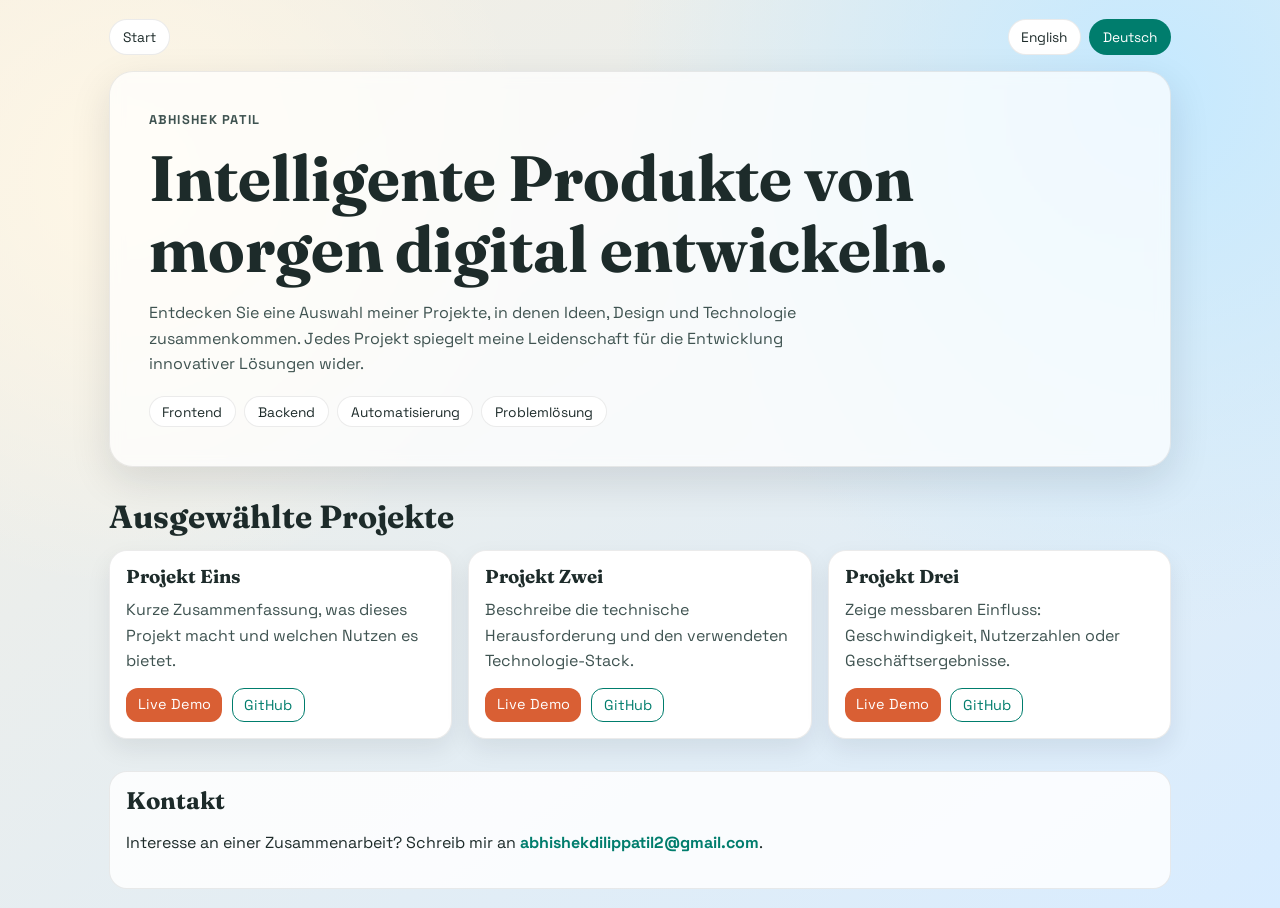
==== de/index.html @ 3e40e5a5 "Add multilingual support with English and German versions of index.html, update README, and include " ====
<!DOCTYPE html>
<html lang="de">
<head>
	<meta charset="UTF-8">
	<meta name="viewport" content="width=device-width, initial-scale=1.0">
	<title>Projekte | Abhishek Patil</title>
	<link rel="preconnect" href="https://fonts.googleapis.com">
	<link rel="preconnect" href="https://fonts.gstatic.com" crossorigin>
	<link href="https://fonts.googleapis.com/css2?family=Fraunces:opsz,wght@9..144,500;9..144,700&family=Space+Grotesk:wght@400;500;700&display=swap" rel="stylesheet">
	<link rel="stylesheet" href="../style.css">
</head>
<body>
	<div class="site-shell">
		<header class="topbar">
			<a href="../index.html" class="pill">Start</a>
			<nav class="language-switch" aria-label="Sprachwechsel">
				<a class="pill" href="../en/index.html" lang="en">English</a>
				<a class="pill active" href="../de/index.html" lang="de">Deutsch</a>
			</nav>
		</header>

		<section class="hero">
			<p class="eyebrow">Abhishek Patil</p>
			<h1>Intelligente Produkte von morgen digital entwickeln.</h1>
			<p>Entdecken Sie eine Auswahl meiner Projekte, in denen Ideen, Design und Technologie zusammenkommen. Jedes Projekt spiegelt meine Leidenschaft für die Entwicklung innovativer Lösungen wider.</p>
			<ul class="tag-list" aria-label="Fähigkeiten">
				<li>Frontend</li>
				<li>Backend</li>
				<li>Automatisierung</li>
				<li>Problemlösung</li>
			</ul>
		</section>

		<h2 class="section-title">Ausgewählte Projekte</h2>
		<section class="projects-grid" aria-label="Projektliste">
			<article class="project-card">
				<h3>Projekt Eins</h3>
				<p>Kurze Zusammenfassung, was dieses Projekt macht und welchen Nutzen es bietet.</p>
				<div class="project-links">
					<a class="button-link" href="#">Live Demo</a>
					<a class="button-link secondary" href="#">GitHub</a>
				</div>
			</article>

			<article class="project-card">
				<h3>Projekt Zwei</h3>
				<p>Beschreibe die technische Herausforderung und den verwendeten Technologie-Stack.</p>
				<div class="project-links">
					<a class="button-link" href="#">Live Demo</a>
					<a class="button-link secondary" href="#">GitHub</a>
				</div>
			</article>

			<article class="project-card">
				<h3>Projekt Drei</h3>
				<p>Zeige messbaren Einfluss: Geschwindigkeit, Nutzerzahlen oder Geschäftsergebnisse.</p>
				<div class="project-links">
					<a class="button-link" href="#">Live Demo</a>
					<a class="button-link secondary" href="#">GitHub</a>
				</div>
			</article>
		</section>

		<section class="contact">
			<h2>Kontakt</h2>
			<p>Interesse an einer Zusammenarbeit? Schreib mir an <a href="mailto:abhishekdilippatil2@gmail.com">abhishekdilippatil2@gmail.com</a>.</p>
		</section>
	</div>
</body>
</html>
---- style.css ----
:root {
	--bg-1: #f5efe2;
	--bg-2: #d8ecff;
	--ink: #1d2b2a;
	--ink-soft: #3f5351;
	--accent: #d95f34;
	--accent-2: #007d6d;
	--card: rgba(255, 255, 255, 0.72);
	--card-stroke: rgba(0, 0, 0, 0.08);
	--radius: 18px;
	--shadow: 0 14px 40px rgba(17, 24, 39, 0.12);
}

* {
	box-sizing: border-box;
}

html,
body {
	margin: 0;
	padding: 0;
}

body {
	min-height: 100vh;
	color: var(--ink);
	font-family: "Space Grotesk", "Segoe UI", sans-serif;
	background: radial-gradient(circle at 10% 20%, #fff7e6 0%, transparent 30%),
		radial-gradient(circle at 90% 10%, #c5e9ff 0%, transparent 38%),
		linear-gradient(145deg, var(--bg-1), var(--bg-2));
}

h1,
h2,
h3 {
	font-family: "Fraunces", "Georgia", serif;
	margin: 0;
	line-height: 1.1;
}

p {
	line-height: 1.6;
}

a {
	color: inherit;
	text-decoration: none;
}

.eyebrow {
	letter-spacing: 0.1em;
	font-size: 0.8rem;
	text-transform: uppercase;
	font-weight: 700;
	color: var(--accent-2);
	margin: 0 0 0.8rem;
}

.home-page {
	display: grid;
	place-items: center;
	padding: 2rem;
}

.language-hub {
	width: min(900px, 100%);
	background: var(--card);
	border: 1px solid var(--card-stroke);
	border-radius: calc(var(--radius) + 4px);
	box-shadow: var(--shadow);
	backdrop-filter: blur(7px);
	padding: clamp(1.4rem, 4vw, 3rem);
	animation: rise 700ms ease both;
}

.language-hub h1 {
	font-size: clamp(2rem, 5vw, 3.5rem);
}

.lead {
	max-width: 60ch;
	color: var(--ink-soft);
}

.language-grid {
	margin-top: 2rem;
	display: grid;
	grid-template-columns: repeat(auto-fit, minmax(220px, 1fr));
	gap: 1rem;
}

.lang-card {
	background: #ffffff;
	border: 1px solid var(--card-stroke);
	border-radius: var(--radius);
	padding: 1.2rem;
	transition: transform 180ms ease, box-shadow 180ms ease;
}

.lang-card:hover,
.lang-card:focus-visible {
	transform: translateY(-3px);
	box-shadow: 0 10px 24px rgba(17, 24, 39, 0.16);
}

.site-shell {
	width: min(1100px, 100%);
	margin: 0 auto;
	padding: 1.2rem;
}

.topbar {
	display: flex;
	justify-content: space-between;
	align-items: center;
	gap: 1rem;
	margin-bottom: 1rem;
}

.language-switch {
	display: flex;
	gap: 0.5rem;
}

.pill {
	font-size: 0.86rem;
	padding: 0.48rem 0.8rem;
	border-radius: 999px;
	border: 1px solid var(--card-stroke);
	background: #fff;
}

.pill.active {
	background: var(--accent-2);
	color: #fff;
	border-color: transparent;
}

.hero {
	background: var(--card);
	border: 1px solid var(--card-stroke);
	border-radius: calc(var(--radius) + 6px);
	padding: clamp(1.2rem, 3vw, 2.4rem);
	box-shadow: var(--shadow);
	backdrop-filter: blur(7px);
	animation: rise 650ms ease both;
}

.hero h1 {
	font-size: clamp(2rem, 6vw, 4rem);
}

.hero p {
	max-width: 68ch;
	color: var(--ink-soft);
}

.tag-list {
	display: flex;
	flex-wrap: wrap;
	gap: 0.5rem;
	margin: 1.2rem 0 0;
	padding: 0;
	list-style: none;
}

.tag-list li {
	background: rgba(255, 255, 255, 0.88);
	border: 1px solid var(--card-stroke);
	border-radius: 999px;
	padding: 0.36rem 0.8rem;
	font-size: 0.86rem;
}

.section-title {
	margin: 2rem 0 1rem;
	font-size: clamp(1.4rem, 3.2vw, 2rem);
}

.projects-grid {
	display: grid;
	grid-template-columns: repeat(auto-fill, minmax(260px, 1fr));
	gap: 1rem;
}

.project-card {
	background: #fff;
	border-radius: var(--radius);
	border: 1px solid var(--card-stroke);
	padding: 1rem;
	box-shadow: 0 10px 24px rgba(17, 24, 39, 0.08);
	animation: rise 500ms ease both;
}

.project-card p {
	margin: 0.6rem 0 0.9rem;
	color: var(--ink-soft);
}

.project-links {
	display: flex;
	gap: 0.6rem;
}

.button-link {
	background: var(--accent);
	color: #fff;
	border-radius: 12px;
	padding: 0.42rem 0.72rem;
	font-size: 0.9rem;
}

.button-link.secondary {
	background: transparent;
	color: var(--accent-2);
	border: 1px solid var(--accent-2);
}

.contact {
	margin-top: 2rem;
	background: rgba(255, 255, 255, 0.84);
	border: 1px solid var(--card-stroke);
	border-radius: var(--radius);
	padding: 1rem;
}

.contact a {
	color: var(--accent-2);
	font-weight: 700;
}

@keyframes rise {
	from {
		transform: translateY(14px);
		opacity: 0;
	}
	to {
		transform: translateY(0);
		opacity: 1;
	}
}

@media (max-width: 680px) {
	.topbar {
		flex-direction: column;
		align-items: flex-start;
	}

	.site-shell {
		padding: 0.9rem;
	}
}
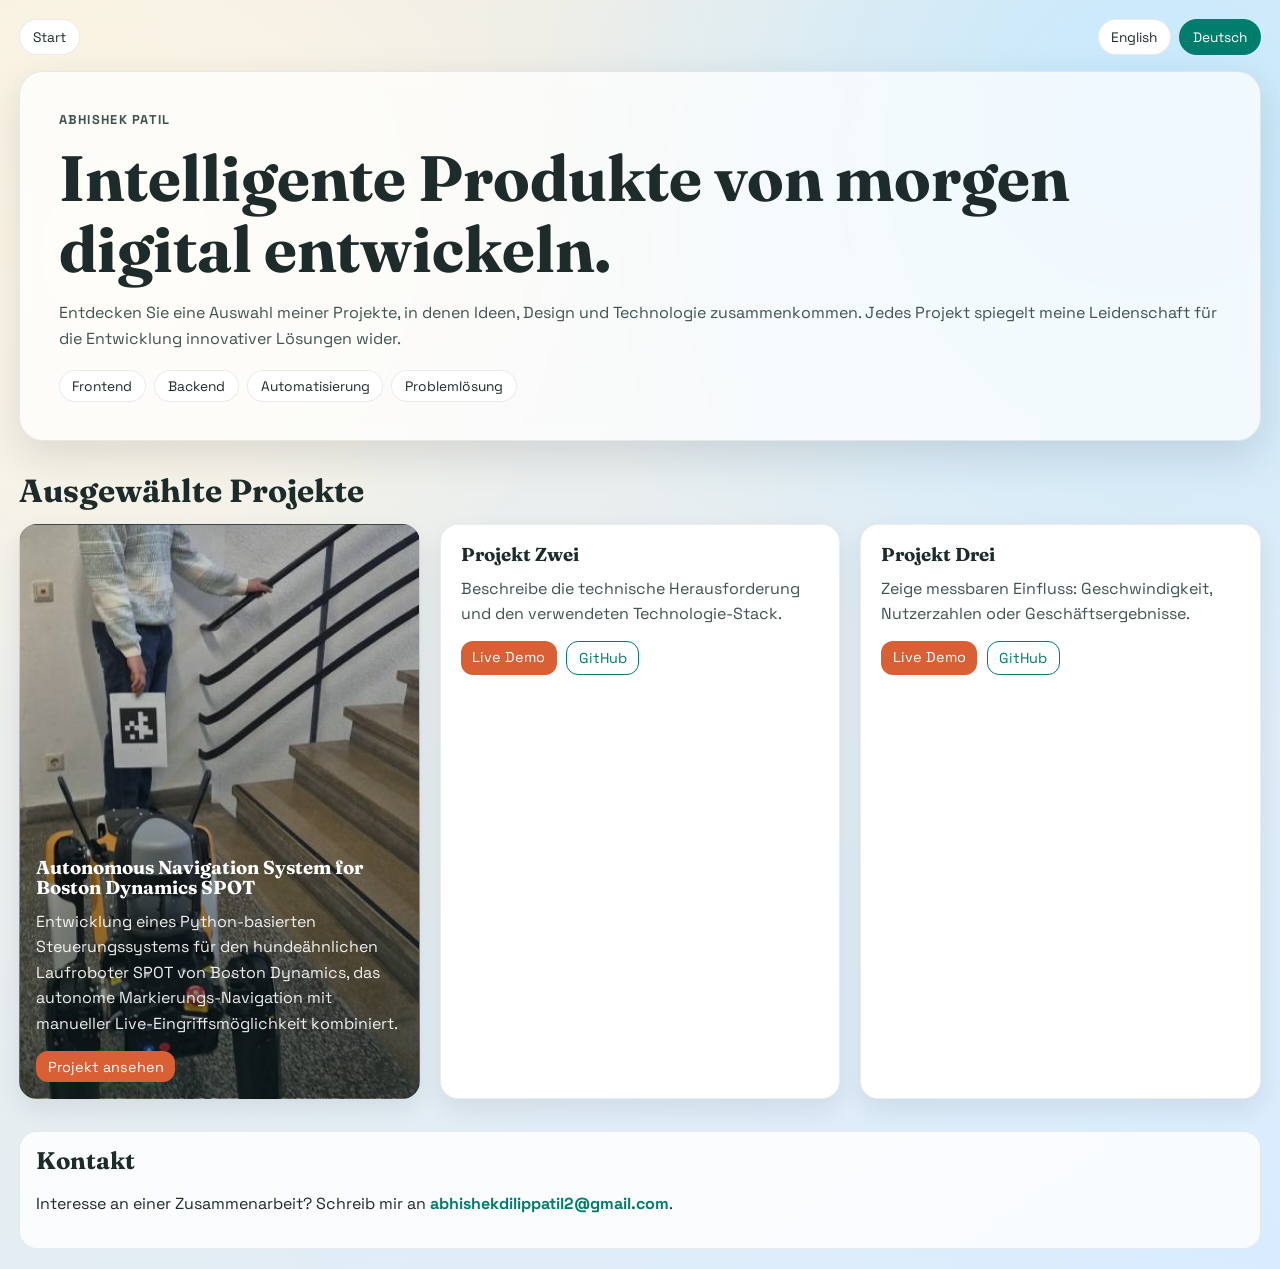
==== commit 77088c4f: "Refactor CSS styles for improved responsiveness and layout consistency - Updated width properties fo" ====
--- a/de/index.html
+++ b/de/index.html
@@ -33,12 +33,13 @@
 
 		<h2 class="section-title">Ausgewählte Projekte</h2>
 		<section class="projects-grid" aria-label="Projektliste">
-			<article class="project-card">
-				<h3>Projekt Eins</h3>
-				<p>Kurze Zusammenfassung, was dieses Projekt macht und welchen Nutzen es bietet.</p>
-				<div class="project-links">
-					<a class="button-link" href="#">Live Demo</a>
-					<a class="button-link secondary" href="#">GitHub</a>
+			<article class="project-card spot-card">
+				<div class="project-card-content">
+					<h3>Autonomous Navigation System for Boston Dynamics SPOT</h3>
+					<p>Entwicklung eines Python-basierten Steuerungssystems für den hundeähnlichen Laufroboter SPOT von Boston Dynamics, das autonome Markierungs-Navigation mit manueller Live-Eingriffsmöglichkeit kombiniert.</p>
+					<div class="project-links">
+						<a class="button-link" href="spot.html">Projekt ansehen</a>
+					</div>
 				</div>
 			</article>
 
--- a/style.css
+++ b/style.css
@@ -63,7 +63,7 @@
 }
 
 .language-hub {
-	width: min(900px, 100%);
+	width: 100%;
 	background: var(--card);
 	border: 1px solid var(--card-stroke);
 	border-radius: calc(var(--radius) + 4px);
@@ -104,7 +104,7 @@
 }
 
 .site-shell {
-	width: min(1100px, 100%);
+	width: 100%;
 	margin: 0 auto;
 	padding: 1.2rem;
 }
@@ -151,7 +151,8 @@
 }
 
 .hero p {
-	max-width: 68ch;
+	width: 100%;
+	max-width: none;
 	color: var(--ink-soft);
 }
 
@@ -179,22 +180,79 @@
 
 .projects-grid {
 	display: grid;
-	grid-template-columns: repeat(auto-fill, minmax(260px, 1fr));
-	gap: 1rem;
+	grid-template-columns: repeat(auto-fill, minmax(325px, 1fr));
+	gap: 1.25rem;
 }
 
 .project-card {
 	background: #fff;
 	border-radius: var(--radius);
 	border: 1px solid var(--card-stroke);
-	padding: 1rem;
+	padding: 1.25rem;
+	min-height: 220px;
 	box-shadow: 0 10px 24px rgba(17, 24, 39, 0.08);
 	animation: rise 500ms ease both;
+}
+
+.spot-card {
+	position: relative;
+	min-height: 575px;
+	overflow: hidden;
+	padding: 0;
+	background: linear-gradient(180deg, rgba(10, 25, 28, 0.05) 20%, rgba(10, 25, 28, 0.62) 100%), url("images/SPOT.jpg") center / cover no-repeat;
+	display: flex;
+	align-items: flex-end;
+}
+
+.featured-spot {
+	background: rgba(255, 255, 255, 0.94);
+	border: 1px solid var(--card-stroke);
+	border-radius: var(--radius);
+	box-shadow: var(--shadow);
+	padding: clamp(1.2rem, 3vw, 2rem);
+	margin-top: 1rem;
+	margin-bottom: 2rem;
+}
+
+.featured-spot h2 {
+	font-size: clamp(1.8rem, 4vw, 3rem);
+}
+
+.spot-card::before {
+	display: none;
+}
+
+.project-card-content {
+	position: static;
+	padding: 1rem;
+	width: 100%;
+	background: rgba(255, 255, 255, 0.94);
+}
+
+.spot-card .project-card-content {
+	background: transparent;
+	color: #fff;
+}
+
+.spot-card .project-card-content p {
+	color: rgba(255, 255, 255, 0.92);
+}
+
+.spot-card .button-link.secondary {
+	color: var(--accent-2);
+	border-color: var(--accent-2);
 }
 
 .project-card p {
 	margin: 0.6rem 0 0.9rem;
 	color: var(--ink-soft);
+	width: 100%;
+}
+
+.project-card h3,
+.detail-section h2,
+.detail-description {
+	width: 100%;
 }
 
 .project-links {
@@ -228,6 +286,86 @@
 	color: var(--accent-2);
 	font-weight: 700;
 }
+
+.detail-page {
+	width: 100%;
+	margin: 0 auto;
+	padding: 1.2rem;
+}
+
+.detail-hero,
+.detail-section {
+	background: rgba(255, 255, 255, 0.88);
+	border: 1px solid var(--card-stroke);
+	border-radius: var(--radius);
+	box-shadow: var(--shadow);
+	padding: clamp(1.2rem, 3vw, 2rem);
+}
+
+.detail-section + .detail-section {
+	margin-top: 1rem;
+}
+
+.detail-hero {
+	margin-bottom: 1rem;
+}
+
+.detail-hero h1 {
+	font-size: clamp(2rem, 6vw, 4rem);
+}
+
+.detail-description {
+	max-width: none;
+	color: var(--ink-soft);
+}
+
+.detail-image {
+	display: block;
+	width: 100%;
+	height: auto;
+	border-radius: 12px;
+	margin: 1.4rem 0;
+}
+
+.resource-list {
+	display: grid;
+	gap: 0.8rem;
+	margin: 1rem 0 0;
+}
+
+.resource-link {
+	display: block;
+	background: #fff;
+	border: 1px solid var(--card-stroke);
+	border-left: 4px solid var(--accent);
+	border-radius: 10px;
+	padding: 0.85rem 1rem;
+	color: var(--accent-2);
+	font-weight: 700;
+	transition: transform 180ms ease, box-shadow 180ms ease;
+}
+
+.resource-link:hover,
+.resource-link:focus-visible {
+	transform: translateX(3px);
+	box-shadow: 0 8px 18px rgba(17, 24, 39, 0.1);
+}
+
+.architecture-diagram {
+	overflow-x: auto;
+	margin: 1rem 0 2rem;
+	padding: 1rem;
+	background: #f7fbfa;
+	border: 1px solid var(--card-stroke);
+	border-radius: 10px;
+}
+
+.architecture-diagram img {
+	display: block;
+	width: 100%;
+	height: auto;
+}
+
 
 @keyframes rise {
 	from {
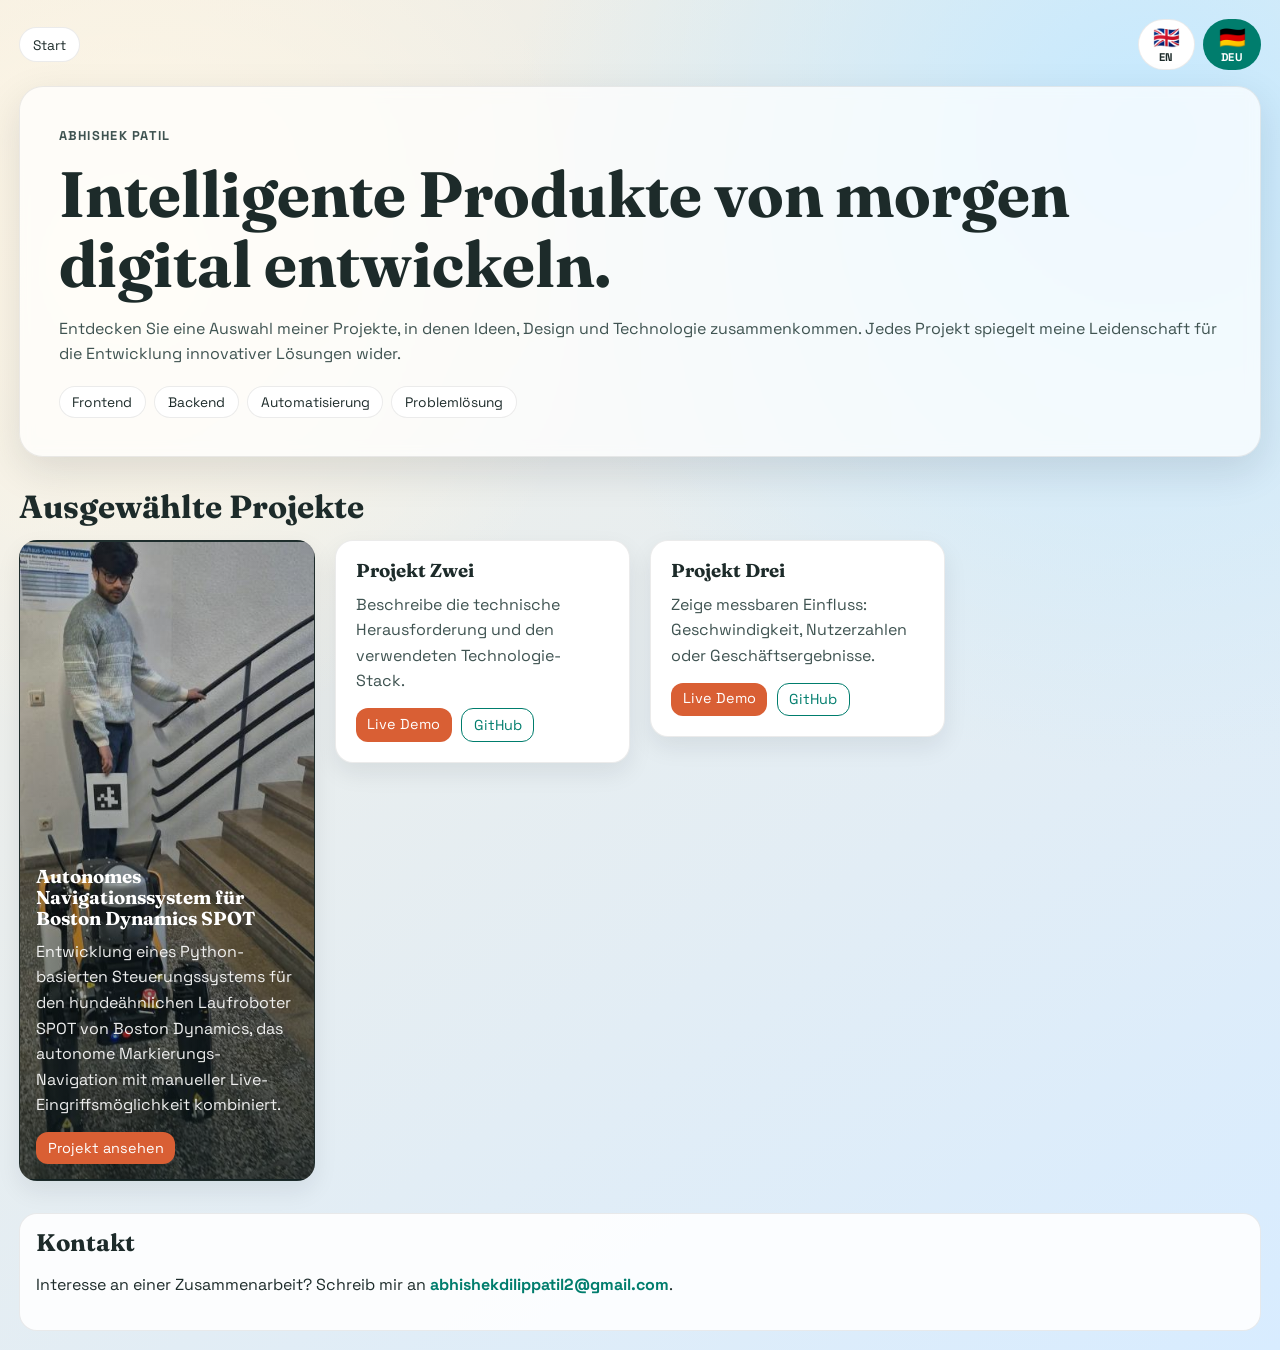
==== commit 2537b8e8: "Refactor project pages with improved accessibility and updated content - Updated German and English " ====
--- a/de/index.html
+++ b/de/index.html
@@ -1,71 +1,77 @@
 <!DOCTYPE html>
 <html lang="de">
-<head>
-	<meta charset="UTF-8">
-	<meta name="viewport" content="width=device-width, initial-scale=1.0">
-	<title>Projekte | Abhishek Patil</title>
-	<link rel="preconnect" href="https://fonts.googleapis.com">
-	<link rel="preconnect" href="https://fonts.gstatic.com" crossorigin>
-	<link href="https://fonts.googleapis.com/css2?family=Fraunces:opsz,wght@9..144,500;9..144,700&family=Space+Grotesk:wght@400;500;700&display=swap" rel="stylesheet">
-	<link rel="stylesheet" href="../style.css">
-</head>
-<body>
-	<div class="site-shell">
-		<header class="topbar">
-			<a href="../index.html" class="pill">Start</a>
-			<nav class="language-switch" aria-label="Sprachwechsel">
-				<a class="pill" href="../en/index.html" lang="en">English</a>
-				<a class="pill active" href="../de/index.html" lang="de">Deutsch</a>
-			</nav>
-		</header>
+	<head>
+		<meta charset="UTF-8">
+		<meta name="viewport" content="width=device-width, initial-scale=1.0">
+		<title>Projekte | Abhishek Patil</title>
+		<link rel="preconnect" href="https://fonts.googleapis.com">
+		<link rel="preconnect" href="https://fonts.gstatic.com" crossorigin>
+		<link href="https://fonts.googleapis.com/css2?family=Fraunces:opsz,wght@9..144,500;9..144,700&family=Space+Grotesk:wght@400;500;700&display=swap" rel="stylesheet">
+		<link rel="stylesheet" href="../style.css">
+	</head>
+	<body>
+		<div class="site-shell">
+			<header class="topbar">
+				<a href="../index.html" class="pill">Start</a>
+				<nav class="language-switch" aria-label="Sprachwechsel">
+					<a class="pill language-button" href="../en/index.html" lang="en" aria-label="English">
+						<span class="language-flag" aria-hidden="true">🇬🇧</span>
+						<span class="language-code">EN</span>
+					</a>
+					<a class="pill language-button active" href="../de/index.html" lang="de" aria-label="Deutsch">
+						<span class="language-flag" aria-hidden="true">🇩🇪</span>
+						<span class="language-code">DEU</span>
+					</a>
+				</nav>
+			</header>
 
-		<section class="hero">
-			<p class="eyebrow">Abhishek Patil</p>
-			<h1>Intelligente Produkte von morgen digital entwickeln.</h1>
-			<p>Entdecken Sie eine Auswahl meiner Projekte, in denen Ideen, Design und Technologie zusammenkommen. Jedes Projekt spiegelt meine Leidenschaft für die Entwicklung innovativer Lösungen wider.</p>
-			<ul class="tag-list" aria-label="Fähigkeiten">
-				<li>Frontend</li>
-				<li>Backend</li>
-				<li>Automatisierung</li>
-				<li>Problemlösung</li>
-			</ul>
-		</section>
+			<section class="hero">
+				<p class="eyebrow">Abhishek Patil</p>
+				<h1>Intelligente Produkte von morgen digital entwickeln.</h1>
+				<p>Entdecken Sie eine Auswahl meiner Projekte, in denen Ideen, Design und Technologie zusammenkommen. Jedes Projekt spiegelt meine Leidenschaft für die Entwicklung innovativer Lösungen wider.</p>
+				<ul class="tag-list" aria-label="Fähigkeiten">
+					<li>Frontend</li>
+					<li>Backend</li>
+					<li>Automatisierung</li>
+					<li>Problemlösung</li>
+				</ul>
+			</section>
 
-		<h2 class="section-title">Ausgewählte Projekte</h2>
-		<section class="projects-grid" aria-label="Projektliste">
-			<article class="project-card spot-card">
-				<div class="project-card-content">
-					<h3>Autonomous Navigation System for Boston Dynamics SPOT</h3>
-					<p>Entwicklung eines Python-basierten Steuerungssystems für den hundeähnlichen Laufroboter SPOT von Boston Dynamics, das autonome Markierungs-Navigation mit manueller Live-Eingriffsmöglichkeit kombiniert.</p>
+			<h2 class="section-title">Ausgewählte Projekte</h2>
+			<section class="projects-grid" aria-label="Projektliste">
+				<article class="project-card spot-card">
+					<div class="project-card-content">
+						<h3>Autonomes Navigationssystem für Boston Dynamics SPOT</h3>
+						<p>Entwicklung eines Python-basierten Steuerungssystems für den hundeähnlichen Laufroboter SPOT von Boston Dynamics, das autonome Markierungs-Navigation mit manueller Live-Eingriffsmöglichkeit kombiniert.</p>
+						<div class="project-links">
+							<a class="button-link" href="spot.html">Projekt ansehen</a>
+						</div>
+					</div>
+				</article>
+
+				<article class="project-card">
+					<h3>Projekt Zwei</h3>
+					<p>Beschreibe die technische Herausforderung und den verwendeten Technologie-Stack.</p>
 					<div class="project-links">
-						<a class="button-link" href="spot.html">Projekt ansehen</a>
+						<a class="button-link" href="#">Live Demo</a>
+						<a class="button-link secondary" href="#">GitHub</a>
 					</div>
-				</div>
-			</article>
+				</article>
 
-			<article class="project-card">
-				<h3>Projekt Zwei</h3>
-				<p>Beschreibe die technische Herausforderung und den verwendeten Technologie-Stack.</p>
-				<div class="project-links">
-					<a class="button-link" href="#">Live Demo</a>
-					<a class="button-link secondary" href="#">GitHub</a>
-				</div>
-			</article>
+				<article class="project-card">
+					<h3>Projekt Drei</h3>
+					<p>Zeige messbaren Einfluss: Geschwindigkeit, Nutzerzahlen oder Geschäftsergebnisse.</p>
+					<div class="project-links">
+						<a class="button-link" href="#">Live Demo</a>
+						<a class="button-link secondary" href="#">GitHub</a>
+					</div>
+				</article>
+			</section>
 
-			<article class="project-card">
-				<h3>Projekt Drei</h3>
-				<p>Zeige messbaren Einfluss: Geschwindigkeit, Nutzerzahlen oder Geschäftsergebnisse.</p>
-				<div class="project-links">
-					<a class="button-link" href="#">Live Demo</a>
-					<a class="button-link secondary" href="#">GitHub</a>
-				</div>
-			</article>
-		</section>
-
-		<section class="contact">
-			<h2>Kontakt</h2>
-			<p>Interesse an einer Zusammenarbeit? Schreib mir an <a href="mailto:abhishekdilippatil2@gmail.com">abhishekdilippatil2@gmail.com</a>.</p>
-		</section>
-	</div>
-</body>
+			<section class="contact">
+				<h2>Kontakt</h2>
+				<p>Interesse an einer Zusammenarbeit? Schreib mir an <a href="mailto:abhishekdilippatil2@gmail.com">abhishekdilippatil2@gmail.com</a>.</p>
+			</section>
+		</div>
+	</body>
 </html>
--- a/style.css
+++ b/style.css
@@ -1,4 +1,5 @@
 :root {
+	color-scheme: light dark;
 	--bg-1: #f5efe2;
 	--bg-2: #d8ecff;
 	--ink: #1d2b2a;
@@ -6,6 +7,9 @@
 	--accent: #d95f34;
 	--accent-2: #007d6d;
 	--card: rgba(255, 255, 255, 0.72);
+	--surface: #ffffff;
+	--surface-soft: rgba(255, 255, 255, 0.88);
+	--surface-muted: #f7fbfa;
 	--card-stroke: rgba(0, 0, 0, 0.08);
 	--radius: 18px;
 	--shadow: 0 14px 40px rgba(17, 24, 39, 0.12);
@@ -22,7 +26,6 @@
 }
 
 body {
-	min-height: 100vh;
 	color: var(--ink);
 	font-family: "Space Grotesk", "Segoe UI", sans-serif;
 	background: radial-gradient(circle at 10% 20%, #fff7e6 0%, transparent 30%),
@@ -78,19 +81,18 @@
 }
 
 .lead {
-	max-width: 60ch;
 	color: var(--ink-soft);
 }
 
 .language-grid {
 	margin-top: 2rem;
 	display: grid;
-	grid-template-columns: repeat(auto-fit, minmax(220px, 1fr));
+	grid-template-columns: repeat(2, 1fr);
 	gap: 1rem;
 }
 
 .lang-card {
-	background: #ffffff;
+	background: var(--surface);
 	border: 1px solid var(--card-stroke);
 	border-radius: var(--radius);
 	padding: 1.2rem;
@@ -127,13 +129,35 @@
 	padding: 0.48rem 0.8rem;
 	border-radius: 999px;
 	border: 1px solid var(--card-stroke);
-	background: #fff;
+	background: var(--surface);
 }
 
 .pill.active {
 	background: var(--accent-2);
 	color: #fff;
 	border-color: transparent;
+}
+
+.language-button {
+	display: inline-flex;
+	min-width: 3.6rem;
+	flex-direction: column;
+	align-items: center;
+	justify-content: center;
+	gap: 0.18rem;
+	padding: 0.45rem 0.65rem 0.4rem;
+}
+
+.language-flag {
+	font-size: 1.35rem;
+	line-height: 1;
+}
+
+.language-code {
+	font-size: 0.7rem;
+	font-weight: 700;
+	letter-spacing: 0.06em;
+	line-height: 1;
 }
 
 .hero {
@@ -152,7 +176,6 @@
 
 .hero p {
 	width: 100%;
-	max-width: none;
 	color: var(--ink-soft);
 }
 
@@ -180,53 +203,39 @@
 
 .projects-grid {
 	display: grid;
-	grid-template-columns: repeat(auto-fill, minmax(325px, 1fr));
+	grid-template-columns: repeat(4, 1fr);
 	gap: 1.25rem;
+	align-items: start;
 }
 
 .project-card {
-	background: #fff;
+	background: var(--surface);
 	border-radius: var(--radius);
 	border: 1px solid var(--card-stroke);
 	padding: 1.25rem;
-	min-height: 220px;
 	box-shadow: 0 10px 24px rgba(17, 24, 39, 0.08);
 	animation: rise 500ms ease both;
 }
 
 .spot-card {
 	position: relative;
-	min-height: 575px;
+	aspect-ratio: 369 / 800;
 	overflow: hidden;
 	padding: 0;
-	background: linear-gradient(180deg, rgba(10, 25, 28, 0.05) 20%, rgba(10, 25, 28, 0.62) 100%), url("images/SPOT.jpg") center / cover no-repeat;
+	background-color: #20302f;
+	background-image: linear-gradient(180deg, rgba(10, 25, 28, 0.05) 20%, rgba(10, 25, 28, 0.62) 100%), url("images/SPOT.jpg");
+	background-position: center;
+	background-size: contain;
+	background-repeat: no-repeat;
 	display: flex;
 	align-items: flex-end;
-}
-
-.featured-spot {
-	background: rgba(255, 255, 255, 0.94);
-	border: 1px solid var(--card-stroke);
-	border-radius: var(--radius);
-	box-shadow: var(--shadow);
-	padding: clamp(1.2rem, 3vw, 2rem);
-	margin-top: 1rem;
-	margin-bottom: 2rem;
-}
-
-.featured-spot h2 {
-	font-size: clamp(1.8rem, 4vw, 3rem);
-}
-
-.spot-card::before {
-	display: none;
 }
 
 .project-card-content {
 	position: static;
 	padding: 1rem;
 	width: 100%;
-	background: rgba(255, 255, 255, 0.94);
+	background: var(--surface-soft);
 }
 
 .spot-card .project-card-content {
@@ -236,11 +245,6 @@
 
 .spot-card .project-card-content p {
 	color: rgba(255, 255, 255, 0.92);
-}
-
-.spot-card .button-link.secondary {
-	color: var(--accent-2);
-	border-color: var(--accent-2);
 }
 
 .project-card p {
@@ -276,7 +280,7 @@
 
 .contact {
 	margin-top: 2rem;
-	background: rgba(255, 255, 255, 0.84);
+	background: var(--surface-soft);
 	border: 1px solid var(--card-stroke);
 	border-radius: var(--radius);
 	padding: 1rem;
@@ -295,7 +299,7 @@
 
 .detail-hero,
 .detail-section {
-	background: rgba(255, 255, 255, 0.88);
+	background: var(--surface-soft);
 	border: 1px solid var(--card-stroke);
 	border-radius: var(--radius);
 	box-shadow: var(--shadow);
@@ -315,27 +319,20 @@
 }
 
 .detail-description {
-	max-width: none;
-	color: var(--ink-soft);
-}
-
-.detail-image {
-	display: block;
-	width: 100%;
-	height: auto;
-	border-radius: 12px;
-	margin: 1.4rem 0;
+	color: var(--ink-soft);
 }
 
 .resource-list {
-	display: grid;
+	display: flex;
+	flex-wrap: wrap;
+	align-items: stretch;
 	gap: 0.8rem;
 	margin: 1rem 0 0;
 }
 
 .resource-link {
 	display: block;
-	background: #fff;
+	background: var(--surface);
 	border: 1px solid var(--card-stroke);
 	border-left: 4px solid var(--accent);
 	border-radius: 10px;
@@ -351,19 +348,76 @@
 	box-shadow: 0 8px 18px rgba(17, 24, 39, 0.1);
 }
 
+.resource-icon-link {
+	display: flex;
+	align-items: center;
+	gap: 0.75rem;
+}
+
+.github-link {
+	justify-content: center;
+}
+
+.resource-icon {
+	width: 1.5rem;
+	height: 1.5rem;
+	flex: 0 0 auto;
+}
+
 .architecture-diagram {
+	width: 100%;
 	overflow-x: auto;
 	margin: 1rem 0 2rem;
 	padding: 1rem;
-	background: #f7fbfa;
+	background: var(--surface-muted);
 	border: 1px solid var(--card-stroke);
 	border-radius: 10px;
 }
 
 .architecture-diagram img {
 	display: block;
-	width: 100%;
+	width: auto;
+	max-width: 100%;
 	height: auto;
+	margin: 0 auto;
+}
+
+.architecture-diagram figcaption {
+	margin-top: 0.65rem;
+	color: var(--ink-soft);
+	font-size: 0.9rem;
+	font-weight: 700;
+}
+
+.implementation-gallery {
+	display: grid;
+	grid-template-columns: 1fr;
+	gap: 1rem;
+}
+
+.implementation-gallery figure {
+	width: 100%;
+	margin: 0;
+	padding: 0.75rem;
+	background: var(--surface);
+	border: 1px solid var(--card-stroke);
+	border-radius: 10px;
+}
+
+.implementation-gallery img {
+	display: block;
+	width: auto;
+	max-width: 100%;
+	height: auto;
+	margin: 0 auto;
+	border-radius: 6px;
+}
+
+.implementation-gallery figcaption {
+	margin-top: 0.65rem;
+	color: var(--ink-soft);
+	font-size: 0.9rem;
+	font-weight: 700;
 }
 
 
@@ -387,4 +441,39 @@
 	.site-shell {
 		padding: 0.9rem;
 	}
-}
+
+	.projects-grid {
+		grid-template-columns: 1fr;
+	}
+
+	.language-grid {
+		grid-template-columns: 1fr;
+	}
+
+}
+
+@media (prefers-color-scheme: dark) {
+	:root {
+		--bg-1: #10191a;
+		--bg-2: #203638;
+		--ink: #f2f7f5;
+		--ink-soft: #c1d0cc;
+		--accent: #f07a4d;
+		--accent-2: #42b6a4;
+		--card: rgba(22, 36, 37, 0.84);
+		--surface: #1a2a2b;
+		--surface-soft: rgba(26, 42, 43, 0.94);
+		--surface-muted: #142526;
+		--card-stroke: rgba(255, 255, 255, 0.14);
+		--shadow: 0 14px 40px rgba(0, 0, 0, 0.28);
+	}
+
+	.tag-list li {
+		background: rgba(26, 42, 43, 0.9);
+	}
+
+	.button-link.secondary {
+		color: var(--accent-2);
+		border-color: var(--accent-2);
+	}
+}
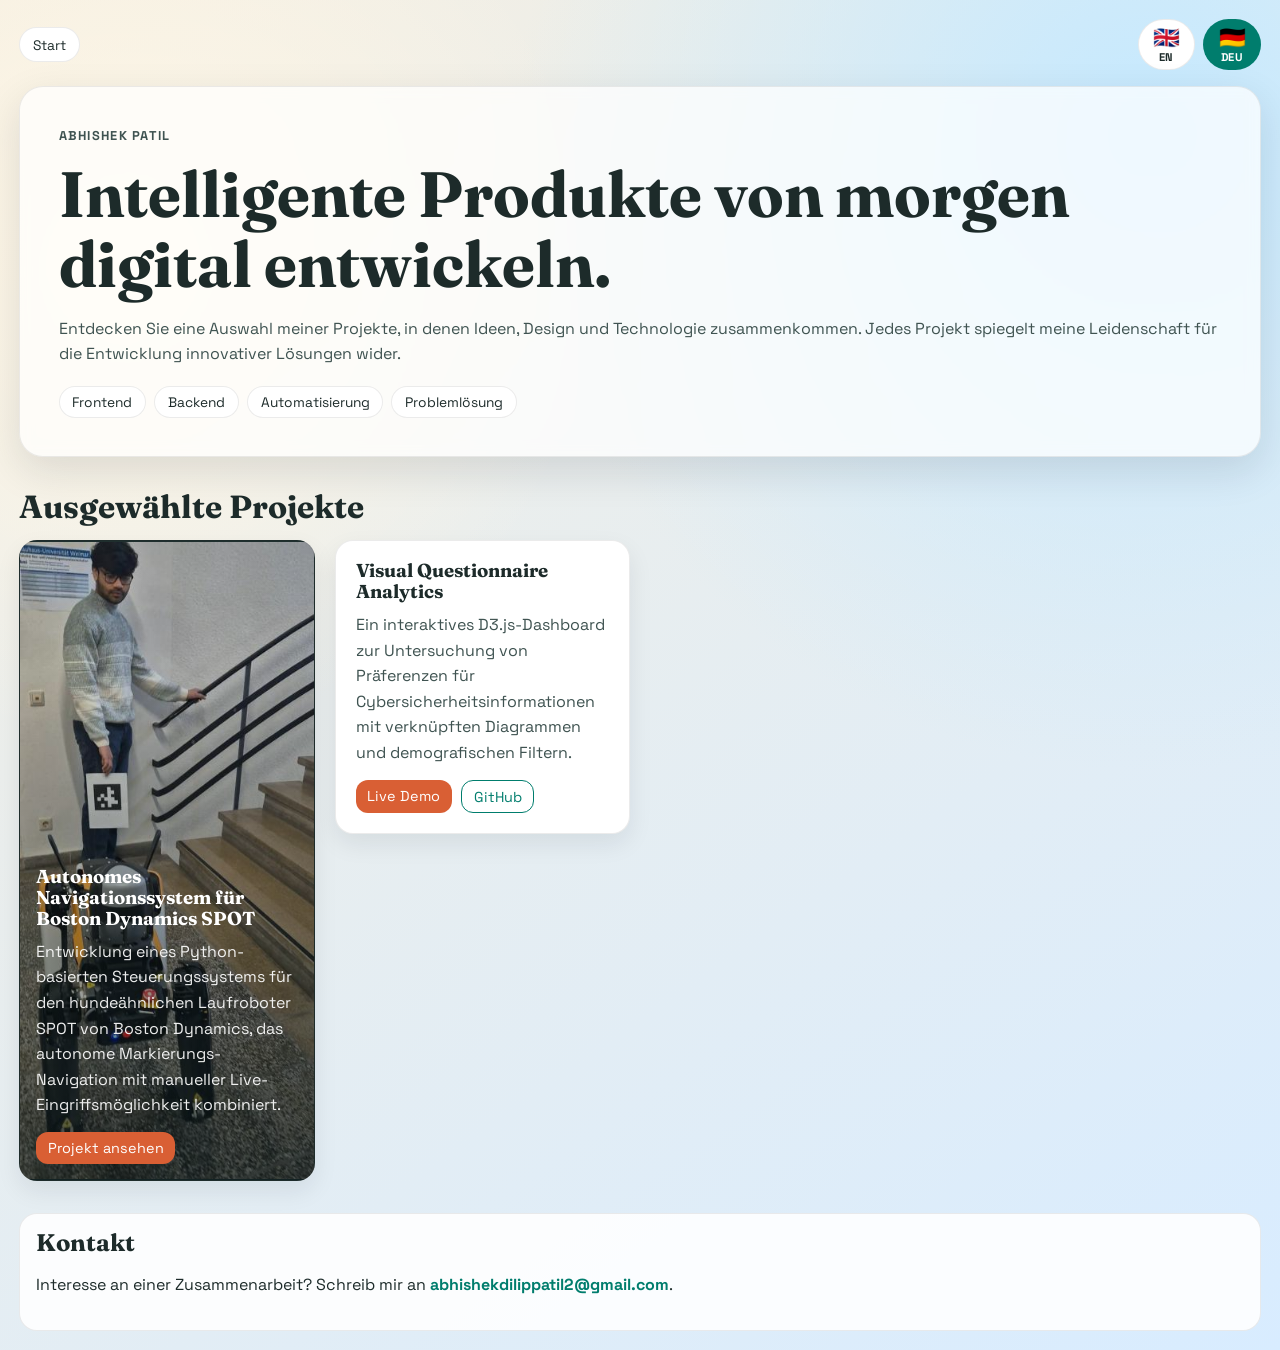
==== commit 2c4d1db8: "Update project descriptions and links for Visual Questionnaire Analytics in English and German versi" ====
--- a/de/index.html
+++ b/de/index.html
@@ -50,20 +50,11 @@
 				</article>
 
 				<article class="project-card">
-					<h3>Projekt Zwei</h3>
-					<p>Beschreibe die technische Herausforderung und den verwendeten Technologie-Stack.</p>
+					<h3>Visual Questionnaire Analytics</h3>
+					<p>Ein interaktives D3.js-Dashboard zur Untersuchung von Präferenzen für Cybersicherheitsinformationen mit verknüpften Diagrammen und demografischen Filtern.</p>
 					<div class="project-links">
-						<a class="button-link" href="#">Live Demo</a>
-						<a class="button-link secondary" href="#">GitHub</a>
-					</div>
-				</article>
-
-				<article class="project-card">
-					<h3>Projekt Drei</h3>
-					<p>Zeige messbaren Einfluss: Geschwindigkeit, Nutzerzahlen oder Geschäftsergebnisse.</p>
-					<div class="project-links">
-						<a class="button-link" href="#">Live Demo</a>
-						<a class="button-link secondary" href="#">GitHub</a>
+						<a class="button-link" href="https://abhishekdilippatil.github.io/visqua/src/" target="_blank" rel="noopener noreferrer">Live Demo</a>
+						<a class="button-link secondary" href="https://github.com/abhishekdilippatil/visqua" target="_blank" rel="noopener noreferrer">GitHub</a>
 					</div>
 				</article>
 			</section>
